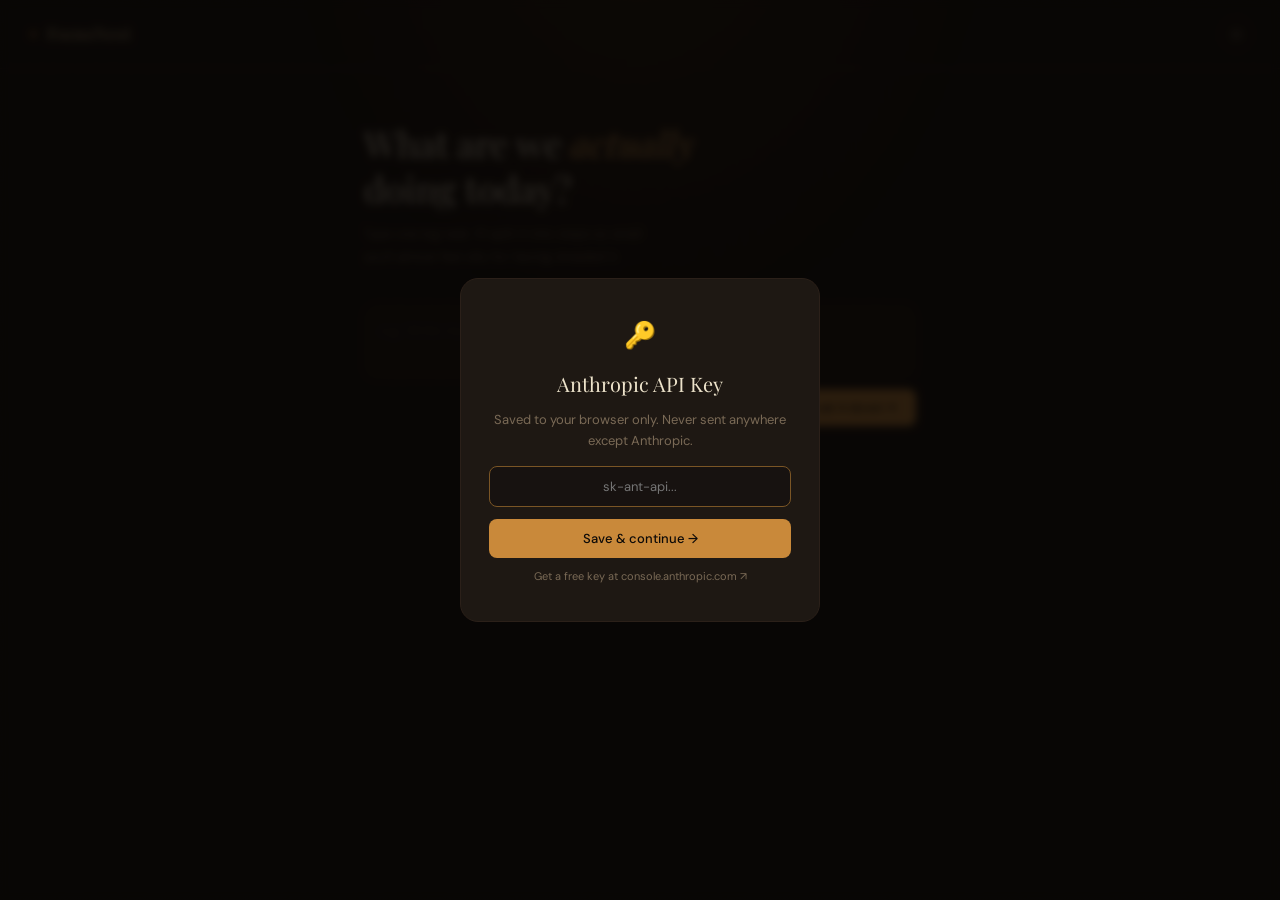
==== index.html @ aa056002 "feat: initial FocusNest commit" ====
<!DOCTYPE html>
<html lang="en">
<head>
  <meta charset="UTF-8" />
  <meta name="viewport" content="width=device-width, initial-scale=1.0" />
  <title>FocusNest</title>
  <link rel="preconnect" href="https://fonts.googleapis.com" />
  <link
    href="https://fonts.googleapis.com/css2?family=Playfair+Display:ital,wght@0,400;0,600;1,400&family=DM+Sans:wght@300;400;500&family=Caveat:wght@500&display=swap"
    rel="stylesheet"
  />
  <link rel="stylesheet" href="style.css" />
</head>
<body>

  <!-- Ambient lamp glow — signature element -->
  <div class="lamp-glow" id="lamp-glow"></div>

  <!-- API Key Modal -->
  <div class="modal" id="api-modal">
    <div class="modal-card">
      <div class="modal-icon">🔑</div>
      <h2>Anthropic API Key</h2>
      <p>Saved to your browser only. Never sent anywhere except Anthropic.</p>
      <input type="password" id="api-key-input" placeholder="sk-ant-api..." autocomplete="off" />
      <button id="save-key-btn">Save &amp; continue →</button>
      <a href="https://console.anthropic.com" target="_blank" rel="noopener" class="modal-link">
        Get a free key at console.anthropic.com ↗
      </a>
    </div>
  </div>

  <!-- Header -->
  <header>
    <div class="brand">
      <span class="brand-glyph">✦</span>
      <span class="brand-name">FocusNest</span>
    </div>
    <button class="icon-btn" id="settings-btn" title="API Settings" aria-label="API Settings">
      <svg width="15" height="15" viewBox="0 0 16 16" fill="none">
        <circle cx="8" cy="8" r="2.5" stroke="currentColor" stroke-width="1.5"/>
        <path d="M8 1v1.5M8 13.5V15M1 8h1.5M13.5 8H15M2.93 2.93l1.06 1.06M12.01 12.01l1.06 1.06M13.07 2.93l-1.06 1.06M3.99 12.01l-1.06 1.06"
          stroke="currentColor" stroke-width="1.5" stroke-linecap="round"/>
      </svg>
    </button>
  </header>

  <!-- Main -->
  <main>

    <section class="hero">
      <h1>What are we <em>actually</em><br>doing today?</h1>
      <p class="sub">Type one big task. I'll split it into steps so small<br>you'll almost feel silly for having dreaded it.</p>
    </section>

    <div class="input-group">
      <textarea
        id="task-input"
        placeholder="e.g. Write my essay introduction..."
        rows="2"
        aria-label="Task to break down"
      ></textarea>
      <button id="breakdown-btn">Break it down ✦</button>
    </div>

    <!-- Progress bar (hidden until steps exist) -->
    <div class="progress-row hidden" id="progress-row">
      <div class="progress-track">
        <div class="progress-fill" id="progress-fill"></div>
      </div>
      <span class="progress-count" id="progress-count">0 / 0</span>
    </div>

    <!-- Loading state -->
    <div class="loading hidden" id="loading">
      <div class="dots"><span></span><span></span><span></span></div>
      <p class="loading-text" id="loading-text">Making it manageable...</p>
    </div>

    <!-- Steps list -->
    <ol class="steps" id="steps" aria-label="Task steps"></ol>

    <!-- All done -->
    <div class="done-state hidden" id="done-state">
      <p class="done-headline">✦ You did it. ✦</p>
      <p class="done-sub">All steps complete. Take a breath.</p>
      <button class="ghost-btn" id="reset-btn">Start a new task →</button>
    </div>

  </main>

  <!-- Toast / encouragement -->
  <div class="toast hidden" id="toast" role="status" aria-live="polite"></div>

  <script src="app.js"></script>
</body>
</html>
---- style.css ----
/* ────────────────────────────────
   Reset
────────────────────────────────── */
*, *::before, *::after {
  margin: 0; padding: 0; box-sizing: border-box;
}

/* ────────────────────────────────
   Design tokens
────────────────────────────────── */
:root {
  --bg:           #0D0A08;
  --surface:      #171210;
  --surface-2:    #1E1813;
  --border:       #2B2019;
  --border-soft:  #1F1814;

  --amber:        #C9893A;
  --amber-glow:   #E3A455;
  --amber-pale:   #EDD09A;
  --amber-dim:    #7A5525;

  --sage:         #6A9E68;
  --sage-bright:  #8ABF88;

  --text:         #EDE3CB;
  --text-dim:     #7A6A56;
  --text-faint:   #352A1F;

  --font-serif:   'Playfair Display', Georgia, serif;
  --font-sans:    'DM Sans', system-ui, sans-serif;
  --font-hand:    'Caveat', cursive;

  --r-sm: 8px;
  --r-md: 12px;
  --r-lg: 18px;
  --r-pill: 999px;
}

/* ────────────────────────────────
   Base
────────────────────────────────── */
html { font-size: 15px; }

body {
  background: var(--bg);
  color: var(--text);
  font-family: var(--font-sans);
  line-height: 1.6;
  min-height: 100vh;
  overflow-x: hidden;
  /* Subtle grain texture — analog feel */
  background-image: url("data:image/svg+xml,%3Csvg xmlns='http://www.w3.org/2000/svg' width='300' height='300'%3E%3Cfilter id='n'%3E%3CfeTurbulence type='fractalNoise' baseFrequency='0.85' numOctaves='4' stitchTiles='stitch'/%3E%3C/filter%3E%3Crect width='300' height='300' filter='url(%23n)' opacity='0.025'/%3E%3C/svg%3E");
}

/* ────────────────────────────────
   SIGNATURE ELEMENT: Lamp Glow
   Warm amber radial gradient fixed
   at the top — like a desk lamp
   casting light down onto your work.
   Brightens when you finish everything.
────────────────────────────────── */
.lamp-glow {
  position: fixed;
  top: -160px;
  left: 50%;
  transform: translateX(-50%);
  width: 720px;
  height: 500px;
  background: radial-gradient(
    ellipse at 50% 0%,
    rgba(195, 140, 55, 0.15) 0%,
    rgba(180, 115, 40, 0.05) 45%,
    transparent 70%
  );
  pointer-events: none;
  z-index: 0;
  transition: background 1s ease;
}
.lamp-glow.bright {
  background: radial-gradient(
    ellipse at 50% 0%,
    rgba(220, 160, 65, 0.36) 0%,
    rgba(200, 135, 50, 0.14) 45%,
    transparent 70%
  );
}

/* ────────────────────────────────
   Header
────────────────────────────────── */
header {
  position: relative;
  z-index: 10;
  display: flex;
  align-items: center;
  justify-content: space-between;
  padding: 18px 28px;
  border-bottom: 1px solid var(--border-soft);
}

.brand {
  display: flex;
  align-items: center;
  gap: 7px;
  font-family: var(--font-serif);
  font-size: 17px;
  color: var(--amber-pale);
  letter-spacing: 0.03em;
  user-select: none;
}
.brand-glyph {
  color: var(--amber);
  font-size: 13px;
}

.icon-btn {
  background: none;
  border: 1px solid var(--border);
  border-radius: 50%;
  color: var(--text-dim);
  width: 32px;
  height: 32px;
  cursor: pointer;
  display: flex;
  align-items: center;
  justify-content: center;
  transition: border-color 0.2s, color 0.2s;
}
.icon-btn:hover {
  border-color: var(--amber-dim);
  color: var(--amber-glow);
}

/* ────────────────────────────────
   Main layout
────────────────────────────────── */
main {
  position: relative;
  z-index: 1;
  max-width: 600px;
  margin: 0 auto;
  padding: 52px 24px 96px;
}

/* ────────────────────────────────
   Hero
────────────────────────────────── */
.hero { margin-bottom: 36px; }

.hero h1 {
  font-family: var(--font-serif);
  font-size: clamp(26px, 5vw, 36px);
  font-weight: 400;
  line-height: 1.25;
  margin-bottom: 12px;
}
.hero h1 em {
  font-style: italic;
  color: var(--amber-glow);
}
.sub {
  color: var(--text-dim);
  font-size: 13px;
  font-weight: 300;
  line-height: 1.75;
}

/* ────────────────────────────────
   Task input
────────────────────────────────── */
.input-group {
  display: flex;
  flex-direction: column;
  gap: 10px;
  margin-bottom: 24px;
}

textarea {
  background: var(--surface);
  border: 1px solid var(--border);
  border-radius: var(--r-md);
  color: var(--text);
  font-family: var(--font-sans);
  font-size: 14px;
  line-height: 1.65;
  padding: 13px 15px;
  resize: none;
  width: 100%;
  outline: none;
  transition: border-color 0.2s, box-shadow 0.2s;
}
textarea::placeholder { color: var(--text-faint); }
textarea:focus {
  border-color: var(--amber-dim);
  box-shadow: 0 0 0 3px rgba(201, 137, 58, 0.08);
}

#breakdown-btn {
  align-self: flex-end;
  background: var(--amber);
  border: none;
  border-radius: var(--r-sm);
  color: #0D0A08;
  cursor: pointer;
  font-family: var(--font-sans);
  font-size: 13px;
  font-weight: 500;
  padding: 10px 18px;
  letter-spacing: 0.01em;
  transition: background 0.2s, box-shadow 0.2s, transform 0.1s;
}
#breakdown-btn:hover {
  background: var(--amber-glow);
  box-shadow: 0 0 18px rgba(201, 137, 58, 0.32);
}
#breakdown-btn:active { transform: scale(0.97); }
#breakdown-btn:disabled {
  opacity: 0.4;
  cursor: not-allowed;
  transform: none;
  box-shadow: none;
}

/* ────────────────────────────────
   Progress bar
────────────────────────────────── */
.progress-row {
  display: flex;
  align-items: center;
  gap: 12px;
  margin-bottom: 20px;
}
.progress-track {
  flex: 1;
  height: 3px;
  background: var(--border);
  border-radius: var(--r-pill);
  overflow: hidden;
}
.progress-fill {
  height: 100%;
  width: 0%;
  background: linear-gradient(90deg, var(--amber), var(--amber-glow));
  border-radius: var(--r-pill);
  transition: width 0.5s ease;
  box-shadow: 0 0 6px rgba(201, 137, 58, 0.55);
}
.progress-count {
  font-size: 11px;
  color: var(--text-dim);
  font-variant-numeric: tabular-nums;
  white-space: nowrap;
  letter-spacing: 0.03em;
}

/* ────────────────────────────────
   Loading
────────────────────────────────── */
.loading {
  text-align: center;
  padding: 44px 0;
}
.dots {
  display: flex;
  justify-content: center;
  gap: 5px;
  margin-bottom: 14px;
}
.dots span {
  width: 5px;
  height: 5px;
  border-radius: 50%;
  background: var(--amber);
  animation: pulse 1.3s ease-in-out infinite;
}
.dots span:nth-child(2) { animation-delay: 0.22s; }
.dots span:nth-child(3) { animation-delay: 0.44s; }

@keyframes pulse {
  0%, 100% { opacity: 0.15; transform: scale(0.75); }
  50%       { opacity: 1;    transform: scale(1);    }
}
.loading-text {
  color: var(--text-dim);
  font-family: var(--font-hand);
  font-size: 18px;
}

/* ────────────────────────────────
   Steps list
────────────────────────────────── */
.steps {
  list-style: none;
  display: flex;
  flex-direction: column;
  gap: 7px;
}

.step {
  background: var(--surface);
  border: 1px solid var(--border);
  border-radius: var(--r-md);
  padding: 13px 15px;
  display: flex;
  align-items: flex-start;
  gap: 12px;
  transition: border-color 0.25s, opacity 0.35s, box-shadow 0.25s;
  animation: slideUp 0.35s ease both;
}
@keyframes slideUp {
  from { opacity: 0; transform: translateY(12px); }
  to   { opacity: 1; transform: translateY(0);    }
}

/* Active = lamp is shining on it */
.step.active {
  border-color: rgba(201, 137, 58, 0.42);
  background: var(--surface-2);
  box-shadow:
    0 0 0 0.5px rgba(201, 137, 58, 0.12),
    inset 3px 0 0 rgba(201, 137, 58, 0.5);
}

/* Done = fades back, crossed off */
.step.done {
  opacity: 0.38;
  border-color: var(--border-soft);
  box-shadow: none;
}
.step.done .step-label {
  text-decoration: line-through;
  text-decoration-color: var(--sage);
}

/* ── Custom checkbox ── */
.check-box {
  flex-shrink: 0;
  width: 19px;
  height: 19px;
  border: 1.5px solid var(--border);
  border-radius: 5px;
  cursor: pointer;
  display: flex;
  align-items: center;
  justify-content: center;
  margin-top: 2px;
  transition: border-color 0.2s, background 0.2s;
}
.step.active .check-box { border-color: var(--amber-dim); }
.check-box:hover         { border-color: var(--amber); }

.step.done .check-box {
  background: var(--sage);
  border-color: var(--sage);
}
.check-box svg { display: none; }
.step.done .check-box svg { display: block; color: #0D0A08; }

.check-box.bounce {
  animation: checkBounce 0.3s ease;
}
@keyframes checkBounce {
  0%   { transform: scale(1);    }
  35%  { transform: scale(1.3);  }
  65%  { transform: scale(0.88); }
  100% { transform: scale(1);    }
}

/* ── Step label (contenteditable) ── */
.step-label {
  flex: 1;
  font-size: 14px;
  color: var(--text);
  line-height: 1.55;
  outline: none;
  word-break: break-word;
  cursor: text;
  caret-color: var(--amber-glow);
}
.step-label:focus { color: var(--amber-pale); }

/* ────────────────────────────────
   All done state
────────────────────────────────── */
.done-state {
  text-align: center;
  padding: 52px 0 20px;
  animation: fadeUp 0.7s ease both;
}
@keyframes fadeUp {
  from { opacity: 0; transform: translateY(16px); }
  to   { opacity: 1; transform: translateY(0);    }
}

.done-headline {
  font-family: var(--font-serif);
  font-size: 26px;
  font-weight: 400;
  color: var(--amber-pale);
  letter-spacing: 0.08em;
  margin-bottom: 8px;
}
.done-sub {
  font-family: var(--font-hand);
  font-size: 17px;
  color: var(--text-dim);
  margin-bottom: 28px;
}
.ghost-btn {
  background: none;
  border: 1px solid var(--border);
  border-radius: var(--r-sm);
  color: var(--text-dim);
  cursor: pointer;
  font-family: var(--font-sans);
  font-size: 13px;
  padding: 9px 17px;
  transition: border-color 0.2s, color 0.2s;
}
.ghost-btn:hover {
  border-color: var(--amber-dim);
  color: var(--amber-glow);
}

/* ────────────────────────────────
   Toast
────────────────────────────────── */
.toast {
  position: fixed;
  bottom: 28px;
  left: 50%;
  transform: translateX(-50%) translateY(8px);
  background: var(--surface-2);
  border: 1px solid var(--border);
  border-radius: var(--r-pill);
  padding: 9px 18px;
  font-family: var(--font-hand);
  font-size: 16px;
  color: var(--text);
  opacity: 0;
  pointer-events: none;
  z-index: 300;
  white-space: nowrap;
  transition: opacity 0.25s, transform 0.25s;
}
.toast.visible {
  opacity: 1;
  transform: translateX(-50%) translateY(0);
}

/* ────────────────────────────────
   API Key modal
────────────────────────────────── */
.modal {
  position: fixed;
  inset: 0;
  background: rgba(8, 6, 4, 0.82);
  backdrop-filter: blur(4px);
  display: flex;
  align-items: center;
  justify-content: center;
  z-index: 200;
  padding: 20px;
}
.modal-card {
  background: var(--surface-2);
  border: 1px solid var(--border);
  border-radius: var(--r-lg);
  padding: 36px 28px;
  max-width: 360px;
  width: 100%;
  display: flex;
  flex-direction: column;
  gap: 10px;
  text-align: center;
}
.modal-icon { font-size: 26px; margin-bottom: 2px; }
.modal-card h2 {
  font-family: var(--font-serif);
  font-size: 20px;
  font-weight: 400;
}
.modal-card p {
  color: var(--text-dim);
  font-size: 13px;
  line-height: 1.6;
}
.modal-card input[type="password"] {
  width: 100%;
  background: var(--surface);
  border: 1px solid var(--border);
  border-radius: var(--r-sm);
  color: var(--text);
  font-family: var(--font-sans);
  font-size: 13px;
  padding: 11px 13px;
  outline: none;
  text-align: center;
  transition: border-color 0.2s;
  margin-top: 4px;
}
.modal-card input:focus { border-color: var(--amber-dim); }
.modal-card button {
  background: var(--amber);
  border: none;
  border-radius: var(--r-sm);
  color: #0D0A08;
  cursor: pointer;
  font-family: var(--font-sans);
  font-size: 13px;
  font-weight: 500;
  padding: 11px;
  transition: background 0.2s, box-shadow 0.2s;
  margin-top: 2px;
}
.modal-card button:hover {
  background: var(--amber-glow);
  box-shadow: 0 0 16px rgba(201, 137, 58, 0.28);
}
.modal-link {
  color: var(--text-dim);
  font-size: 11px;
  text-decoration: none;
  transition: color 0.2s;
}
.modal-link:hover { color: var(--amber-glow); }

/* ────────────────────────────────
   Utilities
────────────────────────────────── */
.hidden { display: none !important; }

/* ────────────────────────────────
   Responsive
────────────────────────────────── */
@media (max-width: 480px) {
  main    { padding: 36px 16px 80px; }
  header  { padding: 16px 18px; }
  .hero h1 { font-size: 24px; }
  .toast  { white-space: normal; max-width: 80vw; text-align: center; }
}
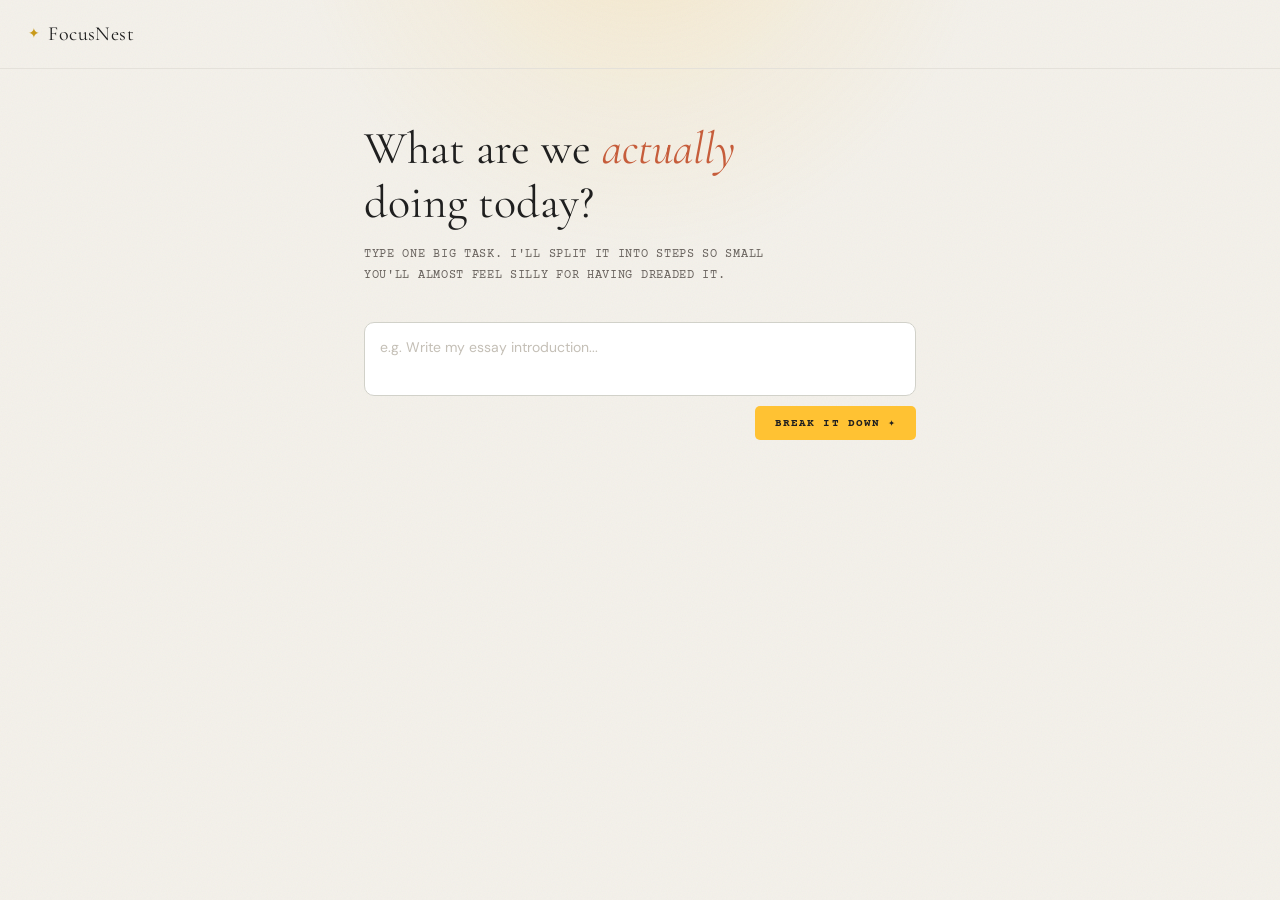
==== commit baea5c5f: "feat: rule-based breakdown engine + editorial paper redesign - Replace Claude API call with local ru" ====
--- a/index.html
+++ b/index.html
@@ -5,30 +5,17 @@
   <meta name="viewport" content="width=device-width, initial-scale=1.0" />
   <title>FocusNest</title>
   <link rel="preconnect" href="https://fonts.googleapis.com" />
+  <link rel="preconnect" href="https://fonts.gstatic.com" crossorigin />
   <link
-    href="https://fonts.googleapis.com/css2?family=Playfair+Display:ital,wght@0,400;0,600;1,400&family=DM+Sans:wght@300;400;500&family=Caveat:wght@500&display=swap"
+    href="https://fonts.googleapis.com/css2?family=Cormorant+Garamond:ital,wght@0,300;0,400;0,500;1,400;1,600&family=Courier+Prime:wght@400;700&family=DM+Sans:opsz,wght@9..40,300;9..40,400;9..40,500&display=swap"
     rel="stylesheet"
   />
   <link rel="stylesheet" href="style.css" />
 </head>
 <body>
 
-  <!-- Ambient lamp glow — signature element -->
+  <!-- Warm glow from above -->
   <div class="lamp-glow" id="lamp-glow"></div>
-
-  <!-- API Key Modal -->
-  <div class="modal" id="api-modal">
-    <div class="modal-card">
-      <div class="modal-icon">🔑</div>
-      <h2>Anthropic API Key</h2>
-      <p>Saved to your browser only. Never sent anywhere except Anthropic.</p>
-      <input type="password" id="api-key-input" placeholder="sk-ant-api..." autocomplete="off" />
-      <button id="save-key-btn">Save &amp; continue →</button>
-      <a href="https://console.anthropic.com" target="_blank" rel="noopener" class="modal-link">
-        Get a free key at console.anthropic.com ↗
-      </a>
-    </div>
-  </div>
 
   <!-- Header -->
   <header>
@@ -36,13 +23,6 @@
       <span class="brand-glyph">✦</span>
       <span class="brand-name">FocusNest</span>
     </div>
-    <button class="icon-btn" id="settings-btn" title="API Settings" aria-label="API Settings">
-      <svg width="15" height="15" viewBox="0 0 16 16" fill="none">
-        <circle cx="8" cy="8" r="2.5" stroke="currentColor" stroke-width="1.5"/>
-        <path d="M8 1v1.5M8 13.5V15M1 8h1.5M13.5 8H15M2.93 2.93l1.06 1.06M12.01 12.01l1.06 1.06M13.07 2.93l-1.06 1.06M3.99 12.01l-1.06 1.06"
-          stroke="currentColor" stroke-width="1.5" stroke-linecap="round"/>
-      </svg>
-    </button>
   </header>
 
   <!-- Main -->
--- a/style.css
+++ b/style.css
@@ -9,31 +9,30 @@
    Design tokens
 ────────────────────────────────── */
 :root {
-  --bg:           #0D0A08;
-  --surface:      #171210;
-  --surface-2:    #1E1813;
-  --border:       #2B2019;
-  --border-soft:  #1F1814;
-
-  --amber:        #C9893A;
-  --amber-glow:   #E3A455;
-  --amber-pale:   #EDD09A;
-  --amber-dim:    #7A5525;
-
-  --sage:         #6A9E68;
-  --sage-bright:  #8ABF88;
-
-  --text:         #EDE3CB;
-  --text-dim:     #7A6A56;
-  --text-faint:   #352A1F;
-
-  --font-serif:   'Playfair Display', Georgia, serif;
+  --bg:           #F4F1EA;
+  --surface:      #FFFFFF;
+  --surface-2:    #FFFBF4;
+  --border:       #D1D1C9;
+  --border-soft:  #E4E1DA;
+
+  --mustard:      #FFC233;
+  --mustard-dim:  #C99A1A;
+  --mustard-pale: #FFF5D6;
+
+  --terra:        #C65D3B;
+  --terra-light:  #D4795C;
+
+  --ink:          #1F1F1F;
+  --ink-dim:      #6B6560;
+  --ink-faint:    #C4BFB6;
+
+  --font-serif:   'Cormorant Garamond', Georgia, serif;
   --font-sans:    'DM Sans', system-ui, sans-serif;
-  --font-hand:    'Caveat', cursive;
-
-  --r-sm: 8px;
-  --r-md: 12px;
-  --r-lg: 18px;
+  --font-mono:    'Courier Prime', 'Courier New', monospace;
+
+  --r-sm: 5px;
+  --r-md: 10px;
+  --r-lg: 16px;
   --r-pill: 999px;
 }
 
@@ -44,33 +43,28 @@
 
 body {
   background: var(--bg);
-  color: var(--text);
+  color: var(--ink);
   font-family: var(--font-sans);
   line-height: 1.6;
   min-height: 100vh;
   overflow-x: hidden;
-  /* Subtle grain texture — analog feel */
-  background-image: url("data:image/svg+xml,%3Csvg xmlns='http://www.w3.org/2000/svg' width='300' height='300'%3E%3Cfilter id='n'%3E%3CfeTurbulence type='fractalNoise' baseFrequency='0.85' numOctaves='4' stitchTiles='stitch'/%3E%3C/filter%3E%3Crect width='300' height='300' filter='url(%23n)' opacity='0.025'/%3E%3C/svg%3E");
-}
-
-/* ────────────────────────────────
-   SIGNATURE ELEMENT: Lamp Glow
-   Warm amber radial gradient fixed
-   at the top — like a desk lamp
-   casting light down onto your work.
-   Brightens when you finish everything.
+  background-image: url("data:image/svg+xml,%3Csvg width='100' height='100' viewBox='0 0 100 100' xmlns='http://www.w3.org/2000/svg'%3E%3Cfilter id='noise'%3E%3CfeTurbulence type='fractalNoise' baseFrequency='0.8' numOctaves='3' stitchTiles='stitch'/%3E%3C/filter%3E%3Crect width='100' height='100' filter='url(%23noise)' opacity='0.06'/%3E%3C/svg%3E");
+}
+
+/* ────────────────────────────────
+   Warm glow from above
 ────────────────────────────────── */
 .lamp-glow {
   position: fixed;
-  top: -160px;
+  top: -140px;
   left: 50%;
   transform: translateX(-50%);
   width: 720px;
-  height: 500px;
+  height: 400px;
   background: radial-gradient(
     ellipse at 50% 0%,
-    rgba(195, 140, 55, 0.15) 0%,
-    rgba(180, 115, 40, 0.05) 45%,
+    rgba(255, 194, 51, 0.20) 0%,
+    rgba(255, 194, 51, 0.05) 45%,
     transparent 70%
   );
   pointer-events: none;
@@ -80,9 +74,9 @@
 .lamp-glow.bright {
   background: radial-gradient(
     ellipse at 50% 0%,
-    rgba(220, 160, 65, 0.36) 0%,
-    rgba(200, 135, 50, 0.14) 45%,
-    transparent 70%
+    rgba(255, 194, 51, 0.42) 0%,
+    rgba(198, 93, 59, 0.12) 50%,
+    transparent 72%
   );
 }
 
@@ -102,34 +96,17 @@
 .brand {
   display: flex;
   align-items: center;
-  gap: 7px;
+  gap: 8px;
   font-family: var(--font-serif);
-  font-size: 17px;
-  color: var(--amber-pale);
-  letter-spacing: 0.03em;
+  font-size: 20px;
+  font-weight: 400;
+  color: var(--ink);
+  letter-spacing: 0.02em;
   user-select: none;
 }
 .brand-glyph {
-  color: var(--amber);
-  font-size: 13px;
-}
-
-.icon-btn {
-  background: none;
-  border: 1px solid var(--border);
-  border-radius: 50%;
-  color: var(--text-dim);
-  width: 32px;
-  height: 32px;
-  cursor: pointer;
-  display: flex;
-  align-items: center;
-  justify-content: center;
-  transition: border-color 0.2s, color 0.2s;
-}
-.icon-btn:hover {
-  border-color: var(--amber-dim);
-  color: var(--amber-glow);
+  color: var(--mustard-dim);
+  font-size: 14px;
 }
 
 /* ────────────────────────────────
@@ -150,20 +127,22 @@
 
 .hero h1 {
   font-family: var(--font-serif);
-  font-size: clamp(26px, 5vw, 36px);
+  font-size: clamp(32px, 5.5vw, 46px);
   font-weight: 400;
-  line-height: 1.25;
-  margin-bottom: 12px;
+  line-height: 1.18;
+  margin-bottom: 14px;
 }
 .hero h1 em {
   font-style: italic;
-  color: var(--amber-glow);
+  color: var(--terra);
 }
 .sub {
-  color: var(--text-dim);
-  font-size: 13px;
-  font-weight: 300;
-  line-height: 1.75;
+  color: var(--ink-dim);
+  font-family: var(--font-mono);
+  font-size: 11.5px;
+  line-height: 1.85;
+  text-transform: uppercase;
+  letter-spacing: 0.06em;
 }
 
 /* ────────────────────────────────
@@ -180,7 +159,7 @@
   background: var(--surface);
   border: 1px solid var(--border);
   border-radius: var(--r-md);
-  color: var(--text);
+  color: var(--ink);
   font-family: var(--font-sans);
   font-size: 14px;
   line-height: 1.65;
@@ -190,33 +169,34 @@
   outline: none;
   transition: border-color 0.2s, box-shadow 0.2s;
 }
-textarea::placeholder { color: var(--text-faint); }
+textarea::placeholder { color: var(--ink-faint); }
 textarea:focus {
-  border-color: var(--amber-dim);
-  box-shadow: 0 0 0 3px rgba(201, 137, 58, 0.08);
+  border-color: var(--mustard-dim);
+  box-shadow: 0 0 0 3px rgba(255, 194, 51, 0.16);
 }
 
 #breakdown-btn {
   align-self: flex-end;
-  background: var(--amber);
+  background: var(--mustard);
   border: none;
   border-radius: var(--r-sm);
-  color: #0D0A08;
+  color: var(--ink);
   cursor: pointer;
-  font-family: var(--font-sans);
-  font-size: 13px;
-  font-weight: 500;
-  padding: 10px 18px;
-  letter-spacing: 0.01em;
-  transition: background 0.2s, box-shadow 0.2s, transform 0.1s;
+  font-family: var(--font-mono);
+  font-size: 11px;
+  font-weight: 700;
+  padding: 10px 20px;
+  letter-spacing: 0.1em;
+  text-transform: uppercase;
+  transition: background 0.15s, box-shadow 0.2s, transform 0.1s;
 }
 #breakdown-btn:hover {
-  background: var(--amber-glow);
-  box-shadow: 0 0 18px rgba(201, 137, 58, 0.32);
-}
-#breakdown-btn:active { transform: scale(0.97); }
+  background: #FFD060;
+  box-shadow: 0 4px 18px rgba(255, 194, 51, 0.42);
+}
+#breakdown-btn:active  { transform: scale(0.97); }
 #breakdown-btn:disabled {
-  opacity: 0.4;
+  opacity: 0.35;
   cursor: not-allowed;
   transform: none;
   box-shadow: none;
@@ -233,7 +213,7 @@
 }
 .progress-track {
   flex: 1;
-  height: 3px;
+  height: 2px;
   background: var(--border);
   border-radius: var(--r-pill);
   overflow: hidden;
@@ -241,17 +221,18 @@
 .progress-fill {
   height: 100%;
   width: 0%;
-  background: linear-gradient(90deg, var(--amber), var(--amber-glow));
+  background: linear-gradient(90deg, var(--mustard), var(--terra));
   border-radius: var(--r-pill);
   transition: width 0.5s ease;
-  box-shadow: 0 0 6px rgba(201, 137, 58, 0.55);
 }
 .progress-count {
-  font-size: 11px;
-  color: var(--text-dim);
+  font-family: var(--font-mono);
+  font-size: 10px;
+  color: var(--ink-dim);
   font-variant-numeric: tabular-nums;
   white-space: nowrap;
-  letter-spacing: 0.03em;
+  letter-spacing: 0.1em;
+  text-transform: uppercase;
 }
 
 /* ────────────────────────────────
@@ -271,20 +252,22 @@
   width: 5px;
   height: 5px;
   border-radius: 50%;
-  background: var(--amber);
+  background: var(--mustard-dim);
   animation: pulse 1.3s ease-in-out infinite;
 }
-.dots span:nth-child(2) { animation-delay: 0.22s; }
-.dots span:nth-child(3) { animation-delay: 0.44s; }
+.dots span:nth-child(2) { background: var(--terra);   animation-delay: 0.22s; }
+.dots span:nth-child(3) { background: var(--mustard); animation-delay: 0.44s; }
 
 @keyframes pulse {
   0%, 100% { opacity: 0.15; transform: scale(0.75); }
   50%       { opacity: 1;    transform: scale(1);    }
 }
 .loading-text {
-  color: var(--text-dim);
-  font-family: var(--font-hand);
-  font-size: 18px;
+  color: var(--ink-dim);
+  font-family: var(--font-mono);
+  font-size: 12px;
+  letter-spacing: 0.08em;
+  text-transform: uppercase;
 }
 
 /* ────────────────────────────────
@@ -294,7 +277,7 @@
   list-style: none;
   display: flex;
   flex-direction: column;
-  gap: 7px;
+  gap: 6px;
 }
 
 .step {
@@ -309,37 +292,49 @@
   animation: slideUp 0.35s ease both;
 }
 @keyframes slideUp {
-  from { opacity: 0; transform: translateY(12px); }
+  from { opacity: 0; transform: translateY(10px); }
   to   { opacity: 1; transform: translateY(0);    }
 }
 
-/* Active = lamp is shining on it */
+/* Active step — warm left bar, cream tint */
 .step.active {
-  border-color: rgba(201, 137, 58, 0.42);
+  border-color: rgba(198, 93, 59, 0.30);
   background: var(--surface-2);
   box-shadow:
-    0 0 0 0.5px rgba(201, 137, 58, 0.12),
-    inset 3px 0 0 rgba(201, 137, 58, 0.5);
-}
-
-/* Done = fades back, crossed off */
+    0 1px 8px rgba(198, 93, 59, 0.06),
+    inset 3px 0 0 var(--terra);
+}
+
+/* Done — faded and struck through */
 .step.done {
-  opacity: 0.38;
+  opacity: 0.35;
   border-color: var(--border-soft);
   box-shadow: none;
 }
 .step.done .step-label {
   text-decoration: line-through;
-  text-decoration-color: var(--sage);
-}
+  text-decoration-color: var(--terra-light);
+}
+
+/* ── Step number (typewriter style) ── */
+.step-num {
+  font-family: var(--font-mono);
+  font-size: 10px;
+  color: var(--ink-faint);
+  letter-spacing: 0.04em;
+  margin-top: 3px;
+  flex-shrink: 0;
+  min-width: 16px;
+}
+.step.active .step-num { color: var(--terra-light); }
 
 /* ── Custom checkbox ── */
 .check-box {
   flex-shrink: 0;
-  width: 19px;
-  height: 19px;
+  width: 18px;
+  height: 18px;
   border: 1.5px solid var(--border);
-  border-radius: 5px;
+  border-radius: 4px;
   cursor: pointer;
   display: flex;
   align-items: center;
@@ -347,19 +342,17 @@
   margin-top: 2px;
   transition: border-color 0.2s, background 0.2s;
 }
-.step.active .check-box { border-color: var(--amber-dim); }
-.check-box:hover         { border-color: var(--amber); }
+.step.active .check-box { border-color: var(--terra-light); }
+.check-box:hover         { border-color: var(--terra); }
 
 .step.done .check-box {
-  background: var(--sage);
-  border-color: var(--sage);
+  background: var(--terra);
+  border-color: var(--terra);
 }
 .check-box svg { display: none; }
-.step.done .check-box svg { display: block; color: #0D0A08; }
-
-.check-box.bounce {
-  animation: checkBounce 0.3s ease;
-}
+.step.done .check-box svg { display: block; color: #fff; }
+
+.check-box.bounce { animation: checkBounce 0.3s ease; }
 @keyframes checkBounce {
   0%   { transform: scale(1);    }
   35%  { transform: scale(1.3);  }
@@ -371,14 +364,13 @@
 .step-label {
   flex: 1;
   font-size: 14px;
-  color: var(--text);
+  color: var(--ink);
   line-height: 1.55;
   outline: none;
   word-break: break-word;
   cursor: text;
-  caret-color: var(--amber-glow);
-}
-.step-label:focus { color: var(--amber-pale); }
+  caret-color: var(--terra);
+}
 
 /* ────────────────────────────────
    All done state
@@ -395,32 +387,37 @@
 
 .done-headline {
   font-family: var(--font-serif);
-  font-size: 26px;
+  font-size: 32px;
   font-weight: 400;
-  color: var(--amber-pale);
-  letter-spacing: 0.08em;
+  color: var(--ink);
+  letter-spacing: 0.04em;
   margin-bottom: 8px;
 }
 .done-sub {
-  font-family: var(--font-hand);
-  font-size: 17px;
-  color: var(--text-dim);
+  font-family: var(--font-mono);
+  font-size: 11px;
+  color: var(--ink-dim);
   margin-bottom: 28px;
+  text-transform: uppercase;
+  letter-spacing: 0.1em;
 }
 .ghost-btn {
   background: none;
   border: 1px solid var(--border);
   border-radius: var(--r-sm);
-  color: var(--text-dim);
+  color: var(--ink-dim);
   cursor: pointer;
-  font-family: var(--font-sans);
-  font-size: 13px;
-  padding: 9px 17px;
+  font-family: var(--font-mono);
+  font-size: 11px;
+  font-weight: 700;
+  letter-spacing: 0.1em;
+  text-transform: uppercase;
+  padding: 9px 18px;
   transition: border-color 0.2s, color 0.2s;
 }
 .ghost-btn:hover {
-  border-color: var(--amber-dim);
-  color: var(--amber-glow);
+  border-color: var(--terra);
+  color: var(--terra);
 }
 
 /* ────────────────────────────────
@@ -431,18 +428,18 @@
   bottom: 28px;
   left: 50%;
   transform: translateX(-50%) translateY(8px);
-  background: var(--surface-2);
-  border: 1px solid var(--border);
+  background: var(--ink);
   border-radius: var(--r-pill);
-  padding: 9px 18px;
-  font-family: var(--font-hand);
-  font-size: 16px;
-  color: var(--text);
+  padding: 9px 20px;
+  font-family: var(--font-mono);
+  font-size: 11.5px;
+  color: var(--mustard-pale);
   opacity: 0;
   pointer-events: none;
   z-index: 300;
   white-space: nowrap;
   transition: opacity 0.25s, transform 0.25s;
+  letter-spacing: 0.04em;
 }
 .toast.visible {
   opacity: 1;
@@ -450,83 +447,6 @@
 }
 
 /* ────────────────────────────────
-   API Key modal
-────────────────────────────────── */
-.modal {
-  position: fixed;
-  inset: 0;
-  background: rgba(8, 6, 4, 0.82);
-  backdrop-filter: blur(4px);
-  display: flex;
-  align-items: center;
-  justify-content: center;
-  z-index: 200;
-  padding: 20px;
-}
-.modal-card {
-  background: var(--surface-2);
-  border: 1px solid var(--border);
-  border-radius: var(--r-lg);
-  padding: 36px 28px;
-  max-width: 360px;
-  width: 100%;
-  display: flex;
-  flex-direction: column;
-  gap: 10px;
-  text-align: center;
-}
-.modal-icon { font-size: 26px; margin-bottom: 2px; }
-.modal-card h2 {
-  font-family: var(--font-serif);
-  font-size: 20px;
-  font-weight: 400;
-}
-.modal-card p {
-  color: var(--text-dim);
-  font-size: 13px;
-  line-height: 1.6;
-}
-.modal-card input[type="password"] {
-  width: 100%;
-  background: var(--surface);
-  border: 1px solid var(--border);
-  border-radius: var(--r-sm);
-  color: var(--text);
-  font-family: var(--font-sans);
-  font-size: 13px;
-  padding: 11px 13px;
-  outline: none;
-  text-align: center;
-  transition: border-color 0.2s;
-  margin-top: 4px;
-}
-.modal-card input:focus { border-color: var(--amber-dim); }
-.modal-card button {
-  background: var(--amber);
-  border: none;
-  border-radius: var(--r-sm);
-  color: #0D0A08;
-  cursor: pointer;
-  font-family: var(--font-sans);
-  font-size: 13px;
-  font-weight: 500;
-  padding: 11px;
-  transition: background 0.2s, box-shadow 0.2s;
-  margin-top: 2px;
-}
-.modal-card button:hover {
-  background: var(--amber-glow);
-  box-shadow: 0 0 16px rgba(201, 137, 58, 0.28);
-}
-.modal-link {
-  color: var(--text-dim);
-  font-size: 11px;
-  text-decoration: none;
-  transition: color 0.2s;
-}
-.modal-link:hover { color: var(--amber-glow); }
-
-/* ────────────────────────────────
    Utilities
 ────────────────────────────────── */
 .hidden { display: none !important; }
@@ -535,8 +455,8 @@
    Responsive
 ────────────────────────────────── */
 @media (max-width: 480px) {
-  main    { padding: 36px 16px 80px; }
-  header  { padding: 16px 18px; }
-  .hero h1 { font-size: 24px; }
-  .toast  { white-space: normal; max-width: 80vw; text-align: center; }
-}
+  main     { padding: 36px 16px 80px; }
+  header   { padding: 16px 18px; }
+  .hero h1 { font-size: 28px; }
+  .toast   { white-space: normal; max-width: 80vw; text-align: center; }
+}
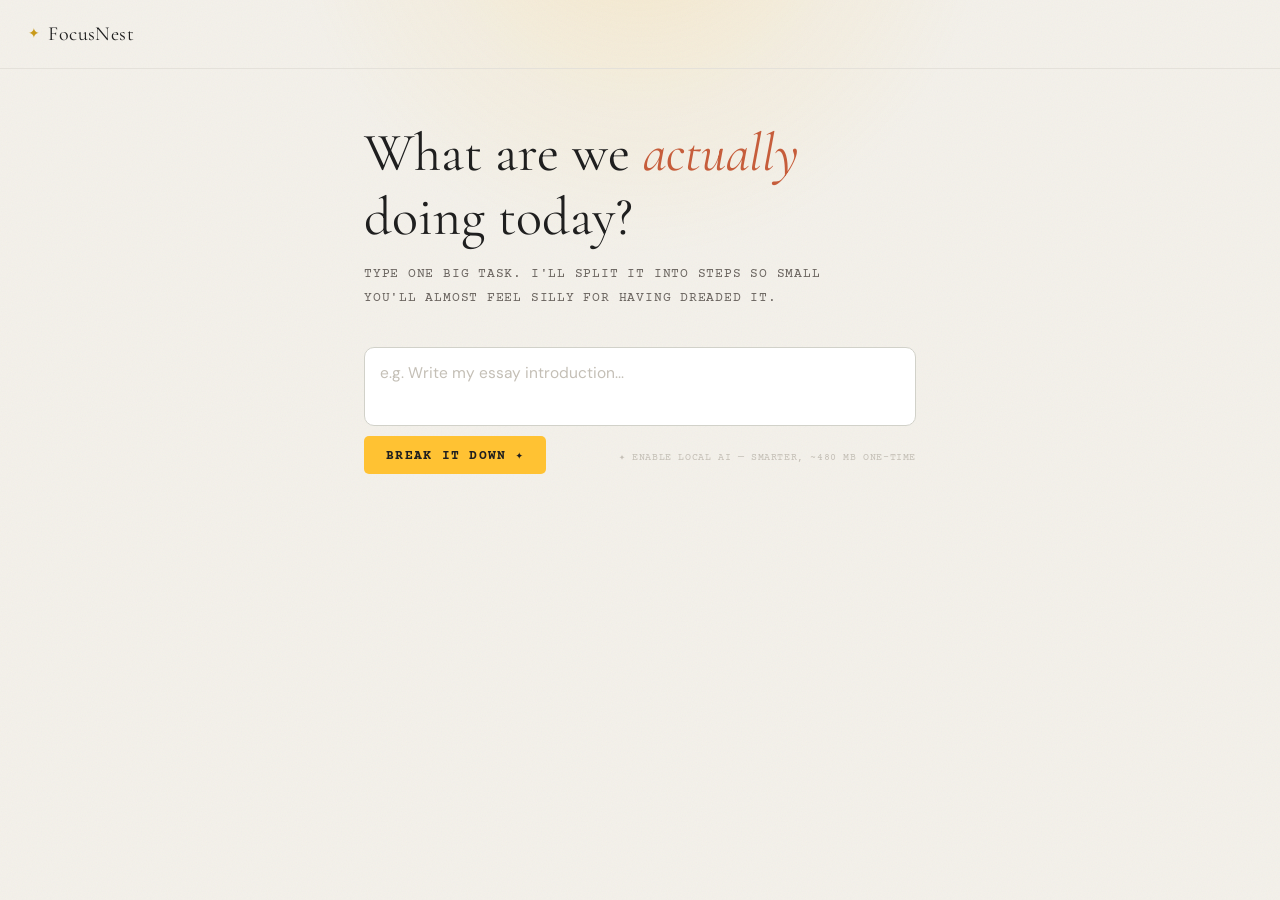
==== commit aad27f58: "Smarter rule-based breakdowns + optional local AI via Transformers.js - extractContext() pulls topic" ====
--- a/index.html
+++ b/index.html
@@ -40,7 +40,20 @@
         rows="2"
         aria-label="Task to break down"
       ></textarea>
-      <button id="breakdown-btn">Break it down ✦</button>
+      <div class="btn-row">
+        <button id="breakdown-btn">Break it down ✦</button>
+        <p class="ai-nudge" id="ai-nudge">
+          <button class="ai-enable-btn" id="ai-enable-btn">✦ Enable local AI — smarter, ~480 MB one-time</button>
+        </p>
+      </div>
+    </div>
+
+    <!-- AI download status -->
+    <div class="ai-status hidden" id="ai-status">
+      <span class="ai-status-text" id="ai-status-text">Downloading model…</span>
+      <div class="ai-track">
+        <div class="ai-fill" id="ai-progress-fill"></div>
+      </div>
     </div>
 
     <!-- Progress bar (hidden until steps exist) -->
--- a/style.css
+++ b/style.css
@@ -39,7 +39,7 @@
 /* ────────────────────────────────
    Base
 ────────────────────────────────── */
-html { font-size: 15px; }
+html { font-size: 17px; }
 
 body {
   background: var(--bg);
@@ -127,7 +127,7 @@
 
 .hero h1 {
   font-family: var(--font-serif);
-  font-size: clamp(32px, 5.5vw, 46px);
+  font-size: clamp(36px, 6vw, 54px);
   font-weight: 400;
   line-height: 1.18;
   margin-bottom: 14px;
@@ -139,7 +139,7 @@
 .sub {
   color: var(--ink-dim);
   font-family: var(--font-mono);
-  font-size: 11.5px;
+  font-size: 13px;
   line-height: 1.85;
   text-transform: uppercase;
   letter-spacing: 0.06em;
@@ -161,7 +161,7 @@
   border-radius: var(--r-md);
   color: var(--ink);
   font-family: var(--font-sans);
-  font-size: 14px;
+  font-size: 15.5px;
   line-height: 1.65;
   padding: 13px 15px;
   resize: none;
@@ -175,19 +175,77 @@
   box-shadow: 0 0 0 3px rgba(255, 194, 51, 0.16);
 }
 
+.btn-row {
+  display: flex;
+  align-items: center;
+  justify-content: space-between;
+  gap: 12px;
+}
+
+/* AI enable nudge */
+.ai-nudge {
+  margin: 0;
+}
+.ai-enable-btn {
+  background: none;
+  border: none;
+  color: var(--ink-faint);
+  font-family: var(--font-mono);
+  font-size: 10px;
+  letter-spacing: 0.06em;
+  text-transform: uppercase;
+  cursor: pointer;
+  padding: 0;
+  transition: color 0.2s;
+  white-space: nowrap;
+}
+.ai-enable-btn:hover { color: var(--terra-light); }
+
+/* AI download progress */
+.ai-status {
+  display: flex;
+  align-items: center;
+  gap: 12px;
+  margin-bottom: 20px;
+}
+.ai-status-text {
+  font-family: var(--font-mono);
+  font-size: 11px;
+  color: var(--ink-dim);
+  text-transform: uppercase;
+  letter-spacing: 0.06em;
+  white-space: nowrap;
+  flex-shrink: 0;
+}
+.ai-track {
+  flex: 1;
+  height: 2px;
+  background: var(--border);
+  border-radius: var(--r-pill);
+  overflow: hidden;
+}
+.ai-fill {
+  height: 100%;
+  width: 0%;
+  background: linear-gradient(90deg, var(--mustard), var(--terra));
+  border-radius: var(--r-pill);
+  transition: width 0.4s ease;
+}
+
 #breakdown-btn {
-  align-self: flex-end;
+  flex-shrink: 0;
   background: var(--mustard);
   border: none;
   border-radius: var(--r-sm);
   color: var(--ink);
   cursor: pointer;
   font-family: var(--font-mono);
-  font-size: 11px;
+  font-size: 12.5px;
   font-weight: 700;
-  padding: 10px 20px;
+  padding: 11px 22px;
   letter-spacing: 0.1em;
   text-transform: uppercase;
+  white-space: nowrap;
   transition: background 0.15s, box-shadow 0.2s, transform 0.1s;
 }
 #breakdown-btn:hover {
@@ -227,7 +285,7 @@
 }
 .progress-count {
   font-family: var(--font-mono);
-  font-size: 10px;
+  font-size: 12px;
   color: var(--ink-dim);
   font-variant-numeric: tabular-nums;
   white-space: nowrap;
@@ -265,7 +323,7 @@
 .loading-text {
   color: var(--ink-dim);
   font-family: var(--font-mono);
-  font-size: 12px;
+  font-size: 13.5px;
   letter-spacing: 0.08em;
   text-transform: uppercase;
 }
@@ -319,7 +377,7 @@
 /* ── Step number (typewriter style) ── */
 .step-num {
   font-family: var(--font-mono);
-  font-size: 10px;
+  font-size: 11.5px;
   color: var(--ink-faint);
   letter-spacing: 0.04em;
   margin-top: 3px;
@@ -363,7 +421,7 @@
 /* ── Step label (contenteditable) ── */
 .step-label {
   flex: 1;
-  font-size: 14px;
+  font-size: 15.5px;
   color: var(--ink);
   line-height: 1.55;
   outline: none;
@@ -387,7 +445,7 @@
 
 .done-headline {
   font-family: var(--font-serif);
-  font-size: 32px;
+  font-size: 38px;
   font-weight: 400;
   color: var(--ink);
   letter-spacing: 0.04em;
@@ -395,7 +453,7 @@
 }
 .done-sub {
   font-family: var(--font-mono);
-  font-size: 11px;
+  font-size: 13px;
   color: var(--ink-dim);
   margin-bottom: 28px;
   text-transform: uppercase;
@@ -408,7 +466,7 @@
   color: var(--ink-dim);
   cursor: pointer;
   font-family: var(--font-mono);
-  font-size: 11px;
+  font-size: 12.5px;
   font-weight: 700;
   letter-spacing: 0.1em;
   text-transform: uppercase;
@@ -432,7 +490,7 @@
   border-radius: var(--r-pill);
   padding: 9px 20px;
   font-family: var(--font-mono);
-  font-size: 11.5px;
+  font-size: 13px;
   color: var(--mustard-pale);
   opacity: 0;
   pointer-events: none;
@@ -457,6 +515,6 @@
 @media (max-width: 480px) {
   main     { padding: 36px 16px 80px; }
   header   { padding: 16px 18px; }
-  .hero h1 { font-size: 28px; }
+  .hero h1 { font-size: 32px; }
   .toast   { white-space: normal; max-width: 80vw; text-align: center; }
 }
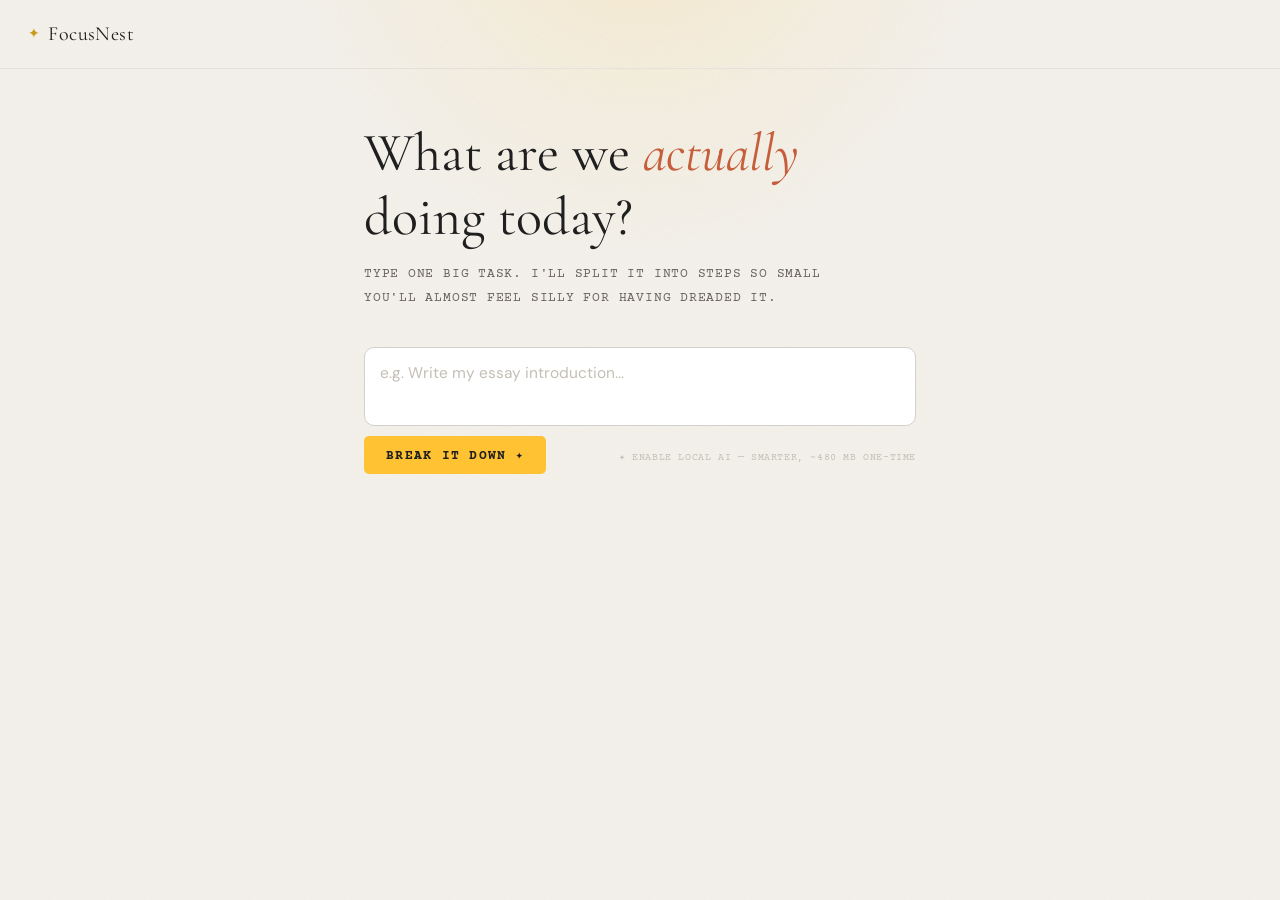
==== commit 78ca949c: "Personal learning library + suggest-a-breakdown button When a task misses every category, the app no" ====
--- a/index.html
+++ b/index.html
@@ -70,8 +70,20 @@
       <p class="loading-text" id="loading-text">Making it manageable...</p>
     </div>
 
+    <!-- Learning nudge (shown when steps came from the generic fallback) -->
+    <p class="learn-note hidden" id="learn-note">
+      These steps are generic — edit any of them to fit, and I'll remember for next time ✦
+    </p>
+
     <!-- Steps list -->
     <ol class="steps" id="steps" aria-label="Task steps"></ol>
+
+    <!-- Suggest this breakdown -->
+    <p class="suggest-row hidden" id="suggest-row">
+      <a class="suggest-link" id="suggest-link" href="#" target="_blank" rel="noopener">
+        Suggest this breakdown for everyone →
+      </a>
+    </p>
 
     <!-- All done -->
     <div class="done-state hidden" id="done-state">
--- a/style.css
+++ b/style.css
@@ -329,6 +329,33 @@
 }
 
 /* ────────────────────────────────
+   Learning nudge + suggest link
+────────────────────────────────── */
+.learn-note {
+  font-family: var(--font-mono);
+  font-size: 11.5px;
+  color: var(--ink-dim);
+  text-transform: uppercase;
+  letter-spacing: 0.06em;
+  margin-bottom: 14px;
+  line-height: 1.7;
+}
+.suggest-row {
+  margin-top: 16px;
+  text-align: right;
+}
+.suggest-link {
+  font-family: var(--font-mono);
+  font-size: 11px;
+  color: var(--ink-faint);
+  text-transform: uppercase;
+  letter-spacing: 0.06em;
+  text-decoration: none;
+  transition: color 0.2s;
+}
+.suggest-link:hover { color: var(--terra-light); }
+
+/* ────────────────────────────────
    Steps list
 ────────────────────────────────── */
 .steps {
